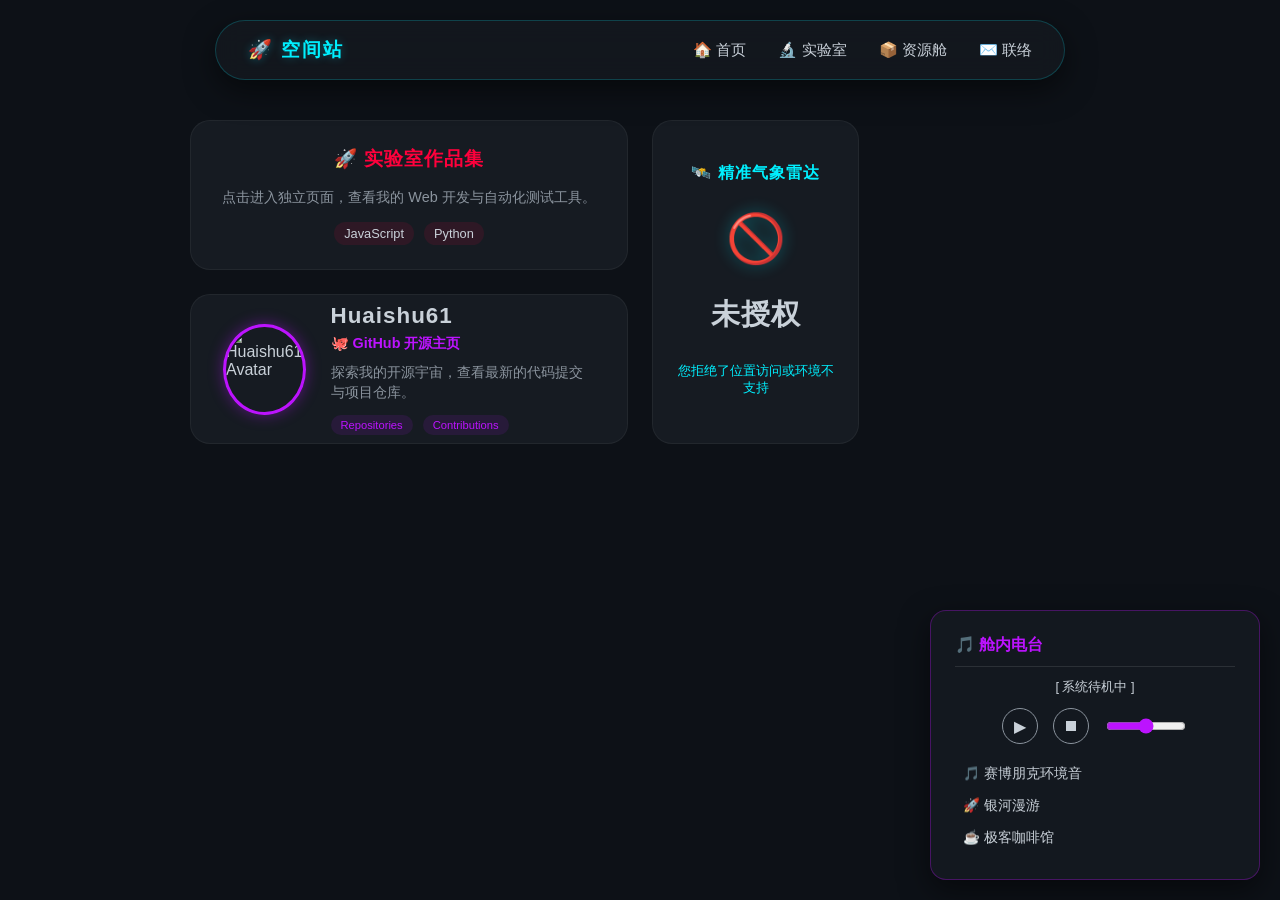
==== index.html @ 8af35fa5 "细化架构" ====
<!DOCTYPE html>
<html lang="zh">
<head>
    <meta charset="UTF-8">
    <meta name="viewport" content="width=device-width, initial-scale=1.0">
    <title>空间站 | 数字化主页</title>
    <link rel="stylesheet" href="./style.css">
</head>
<body>
    
    <nav class="navbar">
        <div class="nav-container">
            <span class="nav-title">🚀 空间站</span>
            <div class="nav-links">
                <a href="#">🏠 首页</a>
                <a href="#">🔬 实验室</a>
                <a href="#">📦 资源舱</a>
                <a href="#">✉️ 联络</a>
            </div>
        </div>
    </nav>

    <div class="bento-grid">
        <a href="your_other_page.html" class="bento-item span-2x1 hover-pink">
    <h3 style="color: var(--neon-pink);">🚀 实验室作品集</h3>
    <p style="margin-top: 8px;">点击进入独立页面，查看我的 Web 开发与自动化测试工具。</p>
    
    <div style="margin-top: 15px; font-size: 0.8rem; display: flex; gap: 10px; justify-content: center;">
        <span style="background: rgba(255, 0, 60, 0.1); padding: 4px 10px; border-radius: 12px;">JavaScript</span>
        <span style="background: rgba(255, 0, 60, 0.1); padding: 4px 10px; border-radius: 12px;">Python</span>
    </div>
</a>

<div class="bento-item span-1x2 hover-cyan" id="weather-box" style="justify-content: space-evenly; padding: 1.5rem;">
    <h3 style="margin: 0; font-size: 1rem; color: var(--neon-cyan);">🛰️ 精准气象雷达</h3>
    
    <div id="weather-icon" style="font-size: 3rem; margin: 10px 0; text-shadow: 0 0 15px rgba(0,240,255,0.4);">
        📡
    </div>
    
    <div id="weather-temp" style="font-size: 1.8rem; font-weight: bold; letter-spacing: 1px;">
        定位中...
    </div>
    
    <p id="weather-location" style="font-size: 0.8rem; margin-top: 10px; color: var(--neon-cyan); height: 2.4rem; overflow: hidden; display: -webkit-box; -webkit-line-clamp: 2; -webkit-box-orient: vertical;">
        正在请求卫星授权
    </p>

    <script>
        (function() {
            const iconEl = document.getElementById('weather-icon');
            const tempEl = document.getElementById('weather-temp');
            const locEl = document.getElementById('weather-location');

            // 1. 请求浏览器地理位置
            if ("geolocation" in navigator) {
                navigator.geolocation.getCurrentPosition(async (position) => {
                    const lat = position.coords.latitude;
                    const lon = position.coords.longitude;
                    
                    try {
                        // 2. 调用免费地图 API 将坐标转换为街道名
                        const geoRes = await fetch(`https://nominatim.openstreetmap.org/reverse?lat=${lat}&lon=${lon}&format=json&zoom=16&addressdetails=1`);
                        const geoData = await geoRes.json();
                        // 提取街道、社区或城市名
                        const street = geoData.address.road || geoData.address.neighbourhood || geoData.address.city || "未知区域";
                        locEl.innerText = `📍 ${street}`;

                        // 3. 根据坐标获取真实天气
                        const weatherRes = await fetch(`https://api.open-meteo.com/v1/forecast?latitude=${lat}&longitude=${lon}&current_weather=true`);
                        const weatherData = await weatherRes.json();
                        const weather = weatherData.current_weather;
                        const code = weather.weathercode;
                        
                        let icon = '☁️';
                        if (code === 0) icon = '☀️'; 
                        else if (code >= 1 && code <= 3) icon = '⛅'; 
                        else if (code >= 51 && code <= 67) icon = '🌧️'; 
                        else if (code >= 71 && code <= 77) icon = '❄️'; 
                        else if (code >= 95) icon = '⚡'; 
                        
                        iconEl.innerText = icon;
                        tempEl.innerText = weather.temperature + '°C';

                    } catch (error) {
                        iconEl.innerText = '⚠️';
                        tempEl.innerText = '解析失败';
                        locEl.innerText = "数据接口访问受限";
                    }
                }, (error) => {
                    iconEl.innerText = '🚫';
                    tempEl.innerText = '未授权';
                    locEl.innerText = "您拒绝了位置访问或环境不支持";
                });
            } else {
                locEl.innerText = "您的浏览器不支持雷达定位";
            }
        })();
    </script>
</div>

<a href="https://github.com/Huaishu61" target="_blank" class="bento-item span-2x1 hover-purple" style="flex-direction: row; gap: 25px; text-align: left; padding: 2rem; justify-content: flex-start;">
    
    <img src="https://github.com/Huaishu61.png" alt="Huaishu61 Avatar" style="width: 85px; height: 85px; border-radius: 50%; border: 3px solid var(--neon-purple); box-shadow: 0 0 15px rgba(188, 19, 254, 0.4); object-fit: cover;">
    
    <div style="display: flex; flex-direction: column; justify-content: center;">
        <h3 style="margin: 0; color: var(--text-main); font-size: 1.4rem; letter-spacing: 1px;">
            Huaishu61
        </h3>
        <p style="color: var(--neon-purple); font-weight: bold; margin: 5px 0 10px 0; font-size: 0.9rem;">
            🐙 GitHub 开源主页
        </p>
        <p style="font-size: 0.85rem; line-height: 1.5; margin: 0;">
            探索我的开源宇宙，查看最新的代码提交与项目仓库。
        </p>
        
        <div style="margin-top: 12px; font-size: 0.7rem; display: flex; gap: 10px;">
            <span style="background: rgba(188, 19, 254, 0.1); color: var(--neon-purple); padding: 4px 10px; border-radius: 12px;">Repositories</span>
            <span style="background: rgba(188, 19, 254, 0.1); color: var(--neon-purple); padding: 4px 10px; border-radius: 12px;">Contributions</span>
        </div>
    </div>
</a>
    </div>

    <div class="music-player">
    <div class="mp-header">
        <span style="font-weight: bold; color: var(--neon-purple);">🎵 舱内电台</span>
    </div>
    
    <div id="current-track" style="font-size: 0.8rem; text-align: center; margin-bottom: 12px; color: var(--text-main); white-space: nowrap; overflow: hidden; text-overflow: ellipsis;">
        [ 系统待机中 ]
    </div>

    <div class="mp-controls">
        <button class="mp-btn" id="btn-play">▶</button>
        <button class="mp-btn" id="btn-stop">⏹</button>
        <input type="range" class="mp-volume" id="volume-slider" min="0" max="1" step="0.05" value="0.5" title="音量调节">
    </div>

    <ul class="mp-playlist" id="playlist">
        </ul>
    
    <audio id="main-audio"></audio>
</div>

<script>
    const playlistEl = document.getElementById('playlist');
    const audioEl = document.getElementById('main-audio');
    const btnPlay = document.getElementById('btn-play');
    const btnStop = document.getElementById('btn-stop');
    const volumeSlider = document.getElementById('volume-slider');
    const currentTrackLabel = document.getElementById('current-track');

    // 👨‍💻 站长配置区
    let playlist = [
        { name: "🎵 赛博朋克环境音", url: "./media/music/cyberpunk.mp3" },
        { name: "🚀 银河漫游", url: "./media/music/space.mp3" },
        { name: "☕ 极客咖啡馆", url: "./media/music/lofi.mp3" }
    ];
    let currentIndex = -1;

    playlist.forEach((track, index) => {
        const li = document.createElement('li');
        li.innerText = track.name;
        li.onclick = () => playTrack(index);
        playlistEl.appendChild(li);
    });

    function playTrack(index, autoPlay = true) {
        if (index < 0 || index >= playlist.length) return;
        currentIndex = index;
        audioEl.src = playlist[index].url;
        currentTrackLabel.innerText = "正在播放: " + playlist[index].name;
        
        Array.from(playlistEl.children).forEach((li, i) => {
            if (i === index) li.classList.add('active');
            else li.classList.remove('active');
        });

        if (autoPlay) {
            audioEl.play();
            btnPlay.innerText = '⏸';
        }
    }

    btnPlay.onclick = () => {
        if (playlist.length === 0) return;
        if (currentIndex === -1) playTrack(0, false);
        
        if (audioEl.paused) {
            audioEl.play();
            btnPlay.innerText = '⏸';
        } else {
            audioEl.pause();
            btnPlay.innerText = '▶';
        }
    };

    btnStop.onclick = () => {
        audioEl.pause();
        audioEl.currentTime = 0;
        btnPlay.innerText = '▶';
    };

    volumeSlider.oninput = (e) => audioEl.volume = e.target.value;
    audioEl.volume = volumeSlider.value;
    
    audioEl.onended = () => {
        if (currentIndex + 1 < playlist.length) playTrack(currentIndex + 1);
        else btnPlay.innerText = '▶'; 
    };
</script>

</body>
</html>
---- style.css ----
/* =========================================
   全局变量与基础设置
========================================= */
:root {
    --bg-color: #0d1117;
    --box-bg: #161b22;
    --text-main: #c9d1d9;
    --text-muted: #8b949e;
    --neon-cyan: #00f0ff;
    --neon-pink: #ff003c;
    --neon-purple: #bc13fe;
}

body {
    margin: 0; 
    padding: 2rem;
    padding-top: 120px; /* 给顶部胶囊导航栏留出空间 */
    background-color: var(--bg-color); 
    color: var(--text-main);
    font-family: -apple-system, BlinkMacSystemFont, "Segoe UI", Roboto, sans-serif;
    display: flex; 
    justify-content: center; 
    align-items: flex-start; /* 改为 flex-start 让内容可以在长页面正常滚动 */
    min-height: 100vh;
    box-sizing: border-box;
}

/* =========================================
   悬浮胶囊导航栏
========================================= */
.navbar {
    position: fixed; 
    top: 20px; 
    left: 50%; 
    transform: translateX(-50%); 
    width: 90%; 
    max-width: 850px; 
    height: 60px;
    background-color: rgba(22, 27, 34, 0.7); 
    backdrop-filter: blur(12px); 
    border: 1px solid rgba(0, 240, 255, 0.2); 
    border-radius: 30px; 
    z-index: 1000; 
    display: flex; 
    align-items: center; 
    padding: 0 2rem;
    box-shadow: 0 10px 30px rgba(0,0,0,0.5); 
    box-sizing: border-box;
}

.nav-container { display: flex; justify-content: space-between; align-items: center; width: 100%; }
.nav-title { color: var(--neon-cyan); font-size: 1.2rem; font-weight: 800; letter-spacing: 2px; text-shadow: 0 0 10px rgba(0, 240, 255, 0.3); }
.nav-links { display: flex; gap: 2rem; }
.nav-links a { color: var(--text-main); text-decoration: none; font-weight: 500; transition: all 0.3s; font-size: 0.95rem; }
.nav-links a:hover { color: var(--neon-cyan); text-shadow: 0 0 8px rgba(0,240,255,0.4); }

/* =========================================
   Bento Box 便当盒网格系统
========================================= */
.bento-grid {
    display: grid;
    grid-template-columns: repeat(4, 1fr);
    grid-auto-rows: 150px;
    gap: 1.5rem; 
    max-width: 900px; 
    width: 100%;
}

.bento-item {
    background-color: var(--box-bg); 
    border-radius: 20px; 
    padding: 1.5rem;
    display: flex; 
    flex-direction: column; 
    justify-content: center;
    align-items: center; 
    text-align: center;
    transition: all 0.3s cubic-bezier(0.25, 0.8, 0.25, 1);
    border: 1px solid rgba(255,255,255,0.05);
    position: relative; 
    text-decoration: none; 
    color: inherit;
    box-sizing: border-box;
}

/* 霓虹灯悬停发光动画 */
.bento-item:hover { transform: translateY(-5px); z-index: 10; }
.hover-cyan:hover { box-shadow: 0 0 20px rgba(0, 240, 255, 0.4), inset 0 0 10px rgba(0, 240, 255, 0.1); border-color: var(--neon-cyan); }
.hover-pink:hover { box-shadow: 0 0 20px rgba(255, 0, 60, 0.4), inset 0 0 10px rgba(255, 0, 60, 0.1); border-color: var(--neon-pink); }
.hover-purple:hover { box-shadow: 0 0 20px rgba(188, 19, 254, 0.4), inset 0 0 10px rgba(188, 19, 254, 0.1); border-color: var(--neon-purple); }

/* 网格跨度控制 */
.span-2x2 { grid-column: span 2; grid-row: span 2; }
.span-2x1 { grid-column: span 2; grid-row: span 1; }
.span-1x2 { grid-column: span 1; grid-row: span 2; }

/* 基础排版 */
h1, h2, h3 { margin: 0 0 0.5rem 0; letter-spacing: 1px;}
p { margin: 0; color: var(--text-muted); font-size: 0.9rem;}

/* =========================================
   右下角悬浮：舱内电台
========================================= */
.music-player {
    position: fixed; right: 20px; bottom: 20px; width: 280px;
    background: rgba(22, 27, 34, 0.85); backdrop-filter: blur(15px);
    border: 1px solid rgba(188, 19, 254, 0.3); border-radius: 16px;
    padding: 1.5rem; z-index: 999; box-shadow: 0 10px 30px rgba(0,0,0,0.5);
    transition: transform 0.3s;
}
.music-player:hover { border-color: var(--neon-purple); box-shadow: 0 0 20px rgba(188, 19, 254, 0.2); }

.mp-header { display: flex; justify-content: space-between; align-items: center; margin-bottom: 12px; border-bottom: 1px solid rgba(255,255,255,0.1); padding-bottom: 10px;}
.mp-controls { display: flex; gap: 15px; align-items: center; margin-bottom: 15px; justify-content: center; }
.mp-btn { background: transparent; border: 1px solid var(--text-muted); color: var(--text-main); border-radius: 50%; width: 36px; height: 36px; cursor: pointer; transition: 0.2s; display: flex; align-items: center; justify-content: center; font-size: 1rem;}
.mp-btn:hover { border-color: var(--neon-purple); color: var(--neon-purple); }
.mp-volume { width: 80px; cursor: pointer; accent-color: var(--neon-purple); }

.mp-playlist { max-height: 120px; overflow-y: auto; list-style: none; padding: 0; margin: 0; font-size: 0.85rem; }
.mp-playlist li { padding: 6px 8px; border-radius: 4px; cursor: pointer; display: flex; justify-content: space-between; overflow: hidden; white-space: nowrap; text-overflow: ellipsis; margin-bottom: 2px;}
.mp-playlist li:hover { background: rgba(255,255,255,0.1); color: var(--neon-cyan);}
.mp-playlist li.active { color: var(--neon-purple); font-weight: bold; background: rgba(188, 19, 254, 0.1);}
.mp-playlist::-webkit-scrollbar { width: 4px; }
.mp-playlist::-webkit-scrollbar-thumb { background: var(--neon-purple); border-radius: 4px; }

/* =========================================
   响应式设计：手机端单列适配
========================================= */
@media (max-width: 768px) {
    .bento-grid { grid-template-columns: 1fr; grid-auto-rows: auto; }
    .span-2x2, .span-2x1, .span-1x2 { grid-column: span 1; grid-row: span 1; min-height: 150px; }
    .navbar { width: 95%; padding: 0 1rem; }
    .nav-links { gap: 1rem; }
    .music-player { display: none; /* 手机端默认隐藏音乐播放器防遮挡 */ }
}
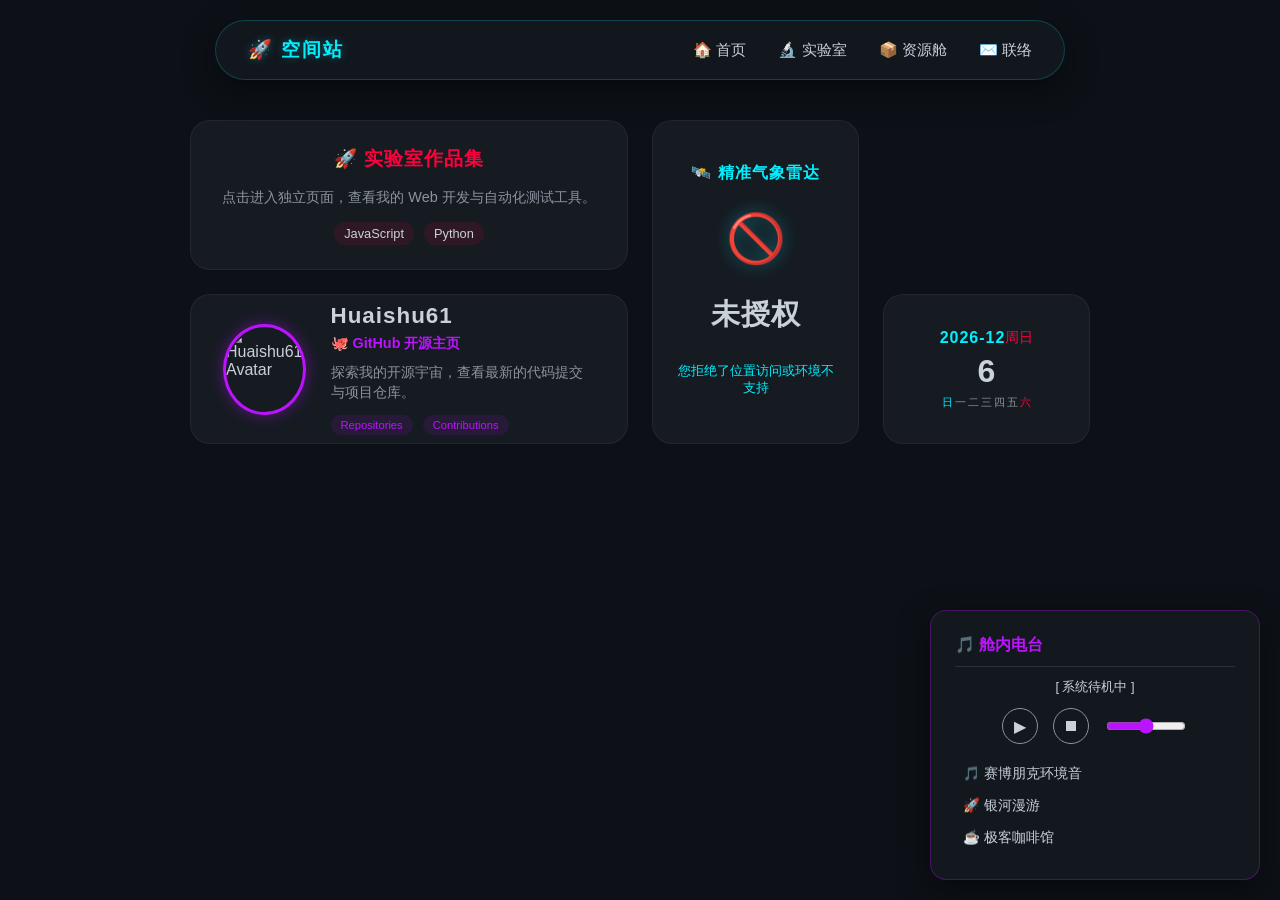
==== commit ade53a59: "calendar" ====
--- a/index.html
+++ b/index.html
@@ -120,6 +120,39 @@
         </div>
     </div>
 </a>
+
+<!-- 05_cyber_calendar.html -->
+<div class="bento-item hover-cyan" style="padding: 12px; box-sizing: border-box; display: flex; flex-direction: column; gap: 8px;">
+    <div style="display: flex; justify-content: space-between; align-items: center;">
+        <h3 id="calendar-month" style="margin:0; color: var(--neon-cyan); font-size: 1rem;"></h3>
+        <span id="calendar-week" style="color: var(--neon-pink); font-size: 0.85rem;"></span>
+    </div>
+    
+    <div id="calendar-date" style="font-size: 2rem; font-weight: bold; color: var(--text-main); line-height: 1; text-align: center;"></div>
+    
+    <div style="display: grid; grid-template-columns: repeat(7, 1fr); gap: 2px; text-align: center; font-size: 0.7rem;">
+        <span style="color: var(--neon-cyan);">日</span>
+        <span style="color: var(--text-muted);">一</span>
+        <span style="color: var(--text-muted);">二</span>
+        <span style="color: var(--text-muted);">三</span>
+        <span style="color: var(--text-muted);">四</span>
+        <span style="color: var(--text-muted);">五</span>
+        <span style="color: var(--neon-pink);">六</span>
+    </div>
+
+    <script>
+        (function() {
+            const now = new Date();
+            const monthNames = ["01","02","03","04","05","06","07","08","09","10","11","12"];
+            const weekNames = ["周日","周一","周二","周三","周四","周五","周六"];
+
+            // 渲染日历数据
+            document.getElementById('calendar-month').textContent = `${now.getFullYear()}-${monthNames[now.getMonth()]}`;
+            document.getElementById('calendar-week').textContent = weekNames[now.getDay()];
+            document.getElementById('calendar-date').textContent = now.getDate();
+        })();
+    </script>
+</div>
     </div>
 
     <div class="music-player">
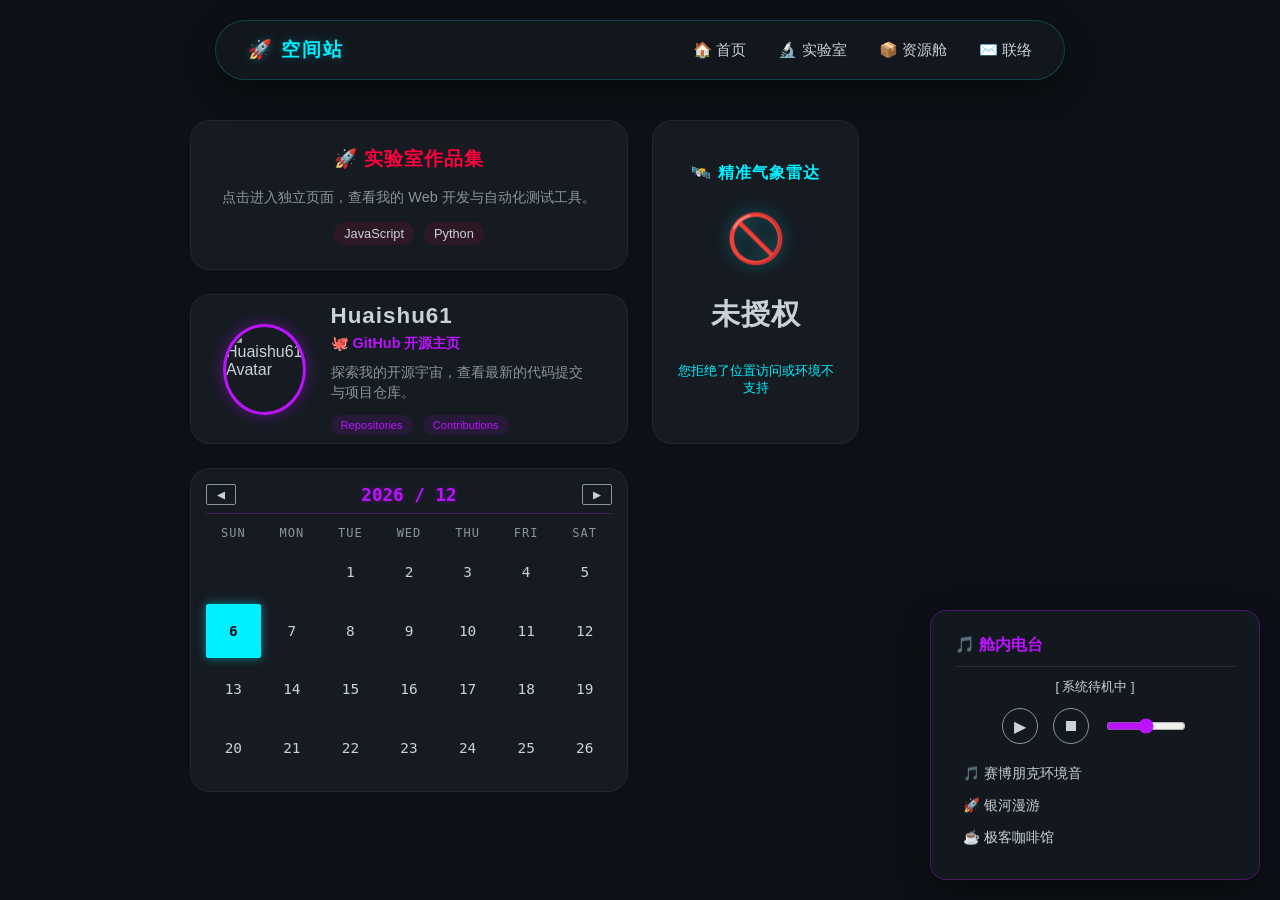
==== commit edcfb714: "删了一个" ====
--- a/index.html
+++ b/index.html
@@ -121,35 +121,167 @@
     </div>
 </a>
 
-<!-- 05_cyber_calendar.html -->
-<div class="bento-item hover-cyan" style="padding: 12px; box-sizing: border-box; display: flex; flex-direction: column; gap: 8px;">
-    <div style="display: flex; justify-content: space-between; align-items: center;">
-        <h3 id="calendar-month" style="margin:0; color: var(--neon-cyan); font-size: 1rem;"></h3>
-        <span id="calendar-week" style="color: var(--neon-pink); font-size: 0.85rem;"></span>
-    </div>
-    
-    <div id="calendar-date" style="font-size: 2rem; font-weight: bold; color: var(--text-main); line-height: 1; text-align: center;"></div>
-    
-    <div style="display: grid; grid-template-columns: repeat(7, 1fr); gap: 2px; text-align: center; font-size: 0.7rem;">
-        <span style="color: var(--neon-cyan);">日</span>
-        <span style="color: var(--text-muted);">一</span>
-        <span style="color: var(--text-muted);">二</span>
-        <span style="color: var(--text-muted);">三</span>
-        <span style="color: var(--text-muted);">四</span>
-        <span style="color: var(--text-muted);">五</span>
-        <span style="color: var(--neon-pink);">六</span>
+<div class="bento-item span-2x2 hover-purple" style="display: flex; flex-direction: column; padding: 15px; position: relative; overflow: hidden; box-sizing: border-box; background-color: var(--box-bg);">
+    <style>
+        .cyber-calendar {
+            width: 100%;
+            height: 100%;
+            display: flex;
+            flex-direction: column;
+            font-family: monospace;
+        }
+        .cyber-cal-header {
+            display: flex;
+            justify-content: space-between;
+            align-items: center;
+            margin-bottom: 12px;
+            color: var(--neon-purple);
+            font-weight: bold;
+            font-size: 1.1rem;
+            border-bottom: 1px solid rgba(188, 19, 254, 0.3);
+            padding-bottom: 8px;
+            text-shadow: 0 0 5px rgba(188, 19, 254, 0.4);
+        }
+        .cyber-cal-btn {
+            background: transparent;
+            border: 1px solid var(--text-muted);
+            color: var(--text-main);
+            cursor: pointer;
+            padding: 2px 10px;
+            border-radius: 2px;
+            transition: all 0.2s ease;
+            font-family: monospace;
+            outline: none;
+        }
+        .cyber-cal-btn:hover {
+            border-color: var(--neon-purple);
+            color: var(--neon-purple);
+            box-shadow: 0 0 8px rgba(188, 19, 254, 0.5);
+            background: rgba(188, 19, 254, 0.1);
+        }
+        .cyber-cal-grid {
+            display: grid;
+            grid-template-columns: repeat(7, 1fr);
+            gap: 4px;
+            flex-grow: 1;
+            text-align: center;
+        }
+        .cyber-cal-day-name {
+            color: var(--text-muted);
+            font-size: 0.75rem;
+            padding-bottom: 5px;
+            letter-spacing: 1px;
+        }
+        .cyber-cal-date {
+            color: var(--text-main);
+            font-size: 0.9rem;
+            display: flex;
+            align-items: center;
+            justify-content: center;
+            border: 1px solid transparent;
+            border-radius: 2px;
+            transition: border 0.2s, color 0.2s, background 0.2s;
+            aspect-ratio: 1 / 1;
+        }
+        .cyber-cal-date.today {
+            color: var(--bg-color);
+            background: var(--neon-cyan);
+            border-color: var(--neon-cyan);
+            font-weight: bold;
+            box-shadow: 0 0 10px rgba(0, 240, 255, 0.5);
+        }
+        .cyber-cal-date.active-hover:hover {
+            border-color: var(--neon-purple);
+            color: var(--neon-purple);
+            background: rgba(188, 19, 254, 0.1);
+            cursor: crosshair;
+        }
+        .cyber-cal-date.empty {
+            pointer-events: none;
+        }
+    </style>
+
+    <div class="cyber-calendar" id="cyber-calendar-app">
+        <div class="cyber-cal-header">
+            <button class="cyber-cal-btn" id="cyber-cal-prev">◀</button>
+            <span id="cyber-cal-month-year">SYS.DATE</span>
+            <button class="cyber-cal-btn" id="cyber-cal-next">▶</button>
+        </div>
+        <div class="cyber-cal-grid" id="cyber-cal-days-header">
+            <div class="cyber-cal-day-name">SUN</div>
+            <div class="cyber-cal-day-name">MON</div>
+            <div class="cyber-cal-day-name">TUE</div>
+            <div class="cyber-cal-day-name">WED</div>
+            <div class="cyber-cal-day-name">THU</div>
+            <div class="cyber-cal-day-name">FRI</div>
+            <div class="cyber-cal-day-name">SAT</div>
+        </div>
+        <div class="cyber-cal-grid" id="cyber-cal-dates">
+            </div>
     </div>
 
     <script>
         (function() {
-            const now = new Date();
-            const monthNames = ["01","02","03","04","05","06","07","08","09","10","11","12"];
-            const weekNames = ["周日","周一","周二","周三","周四","周五","周六"];
-
-            // 渲染日历数据
-            document.getElementById('calendar-month').textContent = `${now.getFullYear()}-${monthNames[now.getMonth()]}`;
-            document.getElementById('calendar-week').textContent = weekNames[now.getDay()];
-            document.getElementById('calendar-date').textContent = now.getDate();
+            const monthYearEl = document.getElementById('cyber-cal-month-year');
+            const datesEl = document.getElementById('cyber-cal-dates');
+            const prevBtn = document.getElementById('cyber-cal-prev');
+            const nextBtn = document.getElementById('cyber-cal-next');
+
+            let currentDate = new Date(); 
+            const today = new Date(); 
+
+            function renderCalendar() {
+                const year = currentDate.getFullYear();
+                const month = currentDate.getMonth();
+
+                // 格式化时间显示 (例如: 2077 / 08)
+                const monthNames = ["01", "02", "03", "04", "05", "06", "07", "08", "09", "10", "11", "12"];
+                monthYearEl.textContent = `${year} / ${monthNames[month]}`;
+
+                // 清除缓存数据
+                datesEl.innerHTML = '';
+
+                const firstDayOfMonth = new Date(year, month, 1).getDay();
+                const daysInMonth = new Date(year, month + 1, 0).getDate();
+
+                // 填充上个月的留白
+                for (let i = 0; i < firstDayOfMonth; i++) {
+                    const emptyDiv = document.createElement('div');
+                    emptyDiv.className = 'cyber-cal-date empty';
+                    datesEl.appendChild(emptyDiv);
+                }
+
+                // 生成当前月的矩阵
+                for (let i = 1; i <= daysInMonth; i++) {
+                    const dateDiv = document.createElement('div');
+                    dateDiv.className = 'cyber-cal-date active-hover';
+                    dateDiv.textContent = i;
+
+                    // 高亮系统当前真实时间 (赛博青色)
+                    if (year === today.getFullYear() && 
+                        month === today.getMonth() && 
+                        i === today.getDate()) {
+                        dateDiv.classList.add('today');
+                        dateDiv.classList.remove('active-hover'); // 当前日期禁用普通悬浮效果
+                    }
+
+                    datesEl.appendChild(dateDiv);
+                }
+            }
+
+            // 绑定数据流切换事件
+            prevBtn.addEventListener('click', () => {
+                currentDate.setMonth(currentDate.getMonth() - 1);
+                renderCalendar();
+            });
+
+            nextBtn.addEventListener('click', () => {
+                currentDate.setMonth(currentDate.getMonth() + 1);
+                renderCalendar();
+            });
+
+            // 初始化装载
+            renderCalendar();
         })();
     </script>
 </div>
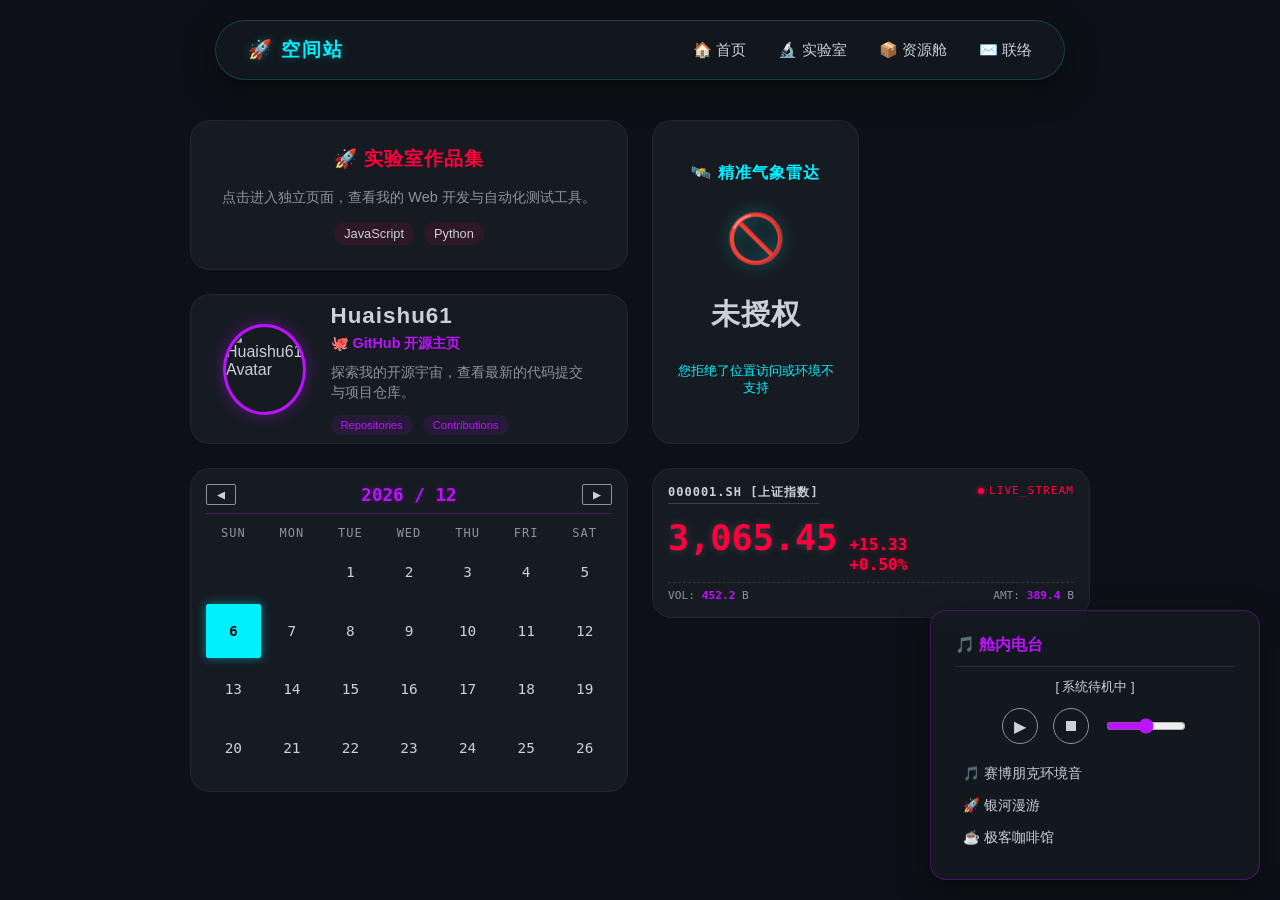
==== commit f0e6a0c5: "新增股价" ====
--- a/index.html
+++ b/index.html
@@ -285,6 +285,187 @@
         })();
     </script>
 </div>
+
+<div class="bento-item span-2x1 hover-pink" style="display: flex; flex-direction: column; padding: 15px; position: relative; overflow: hidden; box-sizing: border-box; background-color: var(--box-bg);">
+    <style>
+        .cyber-sse-app {
+            width: 100%;
+            height: 100%;
+            display: flex;
+            flex-direction: column;
+            justify-content: space-between;
+            font-family: monospace;
+        }
+        .cyber-sse-header {
+            display: flex;
+            justify-content: space-between;
+            align-items: flex-start;
+            color: var(--text-muted);
+            font-size: 0.75rem;
+            letter-spacing: 1px;
+        }
+        .cyber-sse-title {
+            color: var(--text-main);
+            font-weight: bold;
+            border-bottom: 1px solid rgba(139, 148, 158, 0.3);
+            padding-bottom: 2px;
+        }
+        .cyber-sse-live {
+            display: flex;
+            align-items: center;
+            gap: 5px;
+            color: var(--neon-pink);
+            font-size: 0.7rem;
+        }
+        .cyber-sse-dot {
+            width: 6px;
+            height: 6px;
+            background-color: var(--neon-pink);
+            border-radius: 50%;
+            box-shadow: 0 0 5px var(--neon-pink);
+            animation: sse-pulse 1s infinite alternate;
+        }
+        @keyframes sse-pulse {
+            from { opacity: 0.3; transform: scale(0.8); }
+            to { opacity: 1; transform: scale(1.2); }
+        }
+        .cyber-sse-body {
+            display: flex;
+            align-items: baseline;
+            gap: 12px;
+            margin-top: 5px;
+        }
+        .cyber-sse-index {
+            font-size: 2.2rem;
+            font-weight: bold;
+            color: var(--text-main);
+            text-shadow: 0 0 10px rgba(201, 209, 217, 0.2);
+            transition: color 0.3s;
+        }
+        .cyber-sse-change {
+            font-size: 1rem;
+            font-weight: bold;
+            display: flex;
+            flex-direction: column;
+            line-height: 1.2;
+        }
+        /* 上涨样式 (骇客粉) */
+        .sse-up {
+            color: var(--neon-pink);
+            text-shadow: 0 0 5px rgba(255, 0, 60, 0.5);
+        }
+        /* 下跌样式 (赛博青) */
+        .sse-down {
+            color: var(--neon-cyan);
+            text-shadow: 0 0 5px rgba(0, 240, 255, 0.5);
+        }
+        .cyber-sse-footer {
+            display: flex;
+            justify-content: space-between;
+            font-size: 0.7rem;
+            color: var(--text-muted);
+            border-top: 1px dashed rgba(139, 148, 158, 0.2);
+            padding-top: 6px;
+        }
+        .cyber-sse-footer span span {
+            color: var(--neon-purple);
+            font-weight: bold;
+        }
+    </style>
+
+    <div class="cyber-sse-app">
+        <div class="cyber-sse-header">
+            <div class="cyber-sse-title">000001.SH [上证指数]</div>
+            <div class="cyber-sse-live">
+                <div class="cyber-sse-dot" id="sse-live-dot"></div>
+                <span id="sse-status-text">CONN...</span>
+            </div>
+        </div>
+        
+        <div class="cyber-sse-body">
+            <div class="cyber-sse-index" id="sse-current-value">3,000.00</div>
+            <div class="cyber-sse-change" id="sse-change-container">
+                <span id="sse-change-points">+0.00</span>
+                <span id="sse-change-percent">+0.00%</span>
+            </div>
+        </div>
+
+        <div class="cyber-sse-footer">
+            <span>VOL: <span id="sse-volume">452.1</span> B</span>
+            <span>AMT: <span id="sse-amount">389.4</span> B</span>
+        </div>
+    </div>
+
+    <script>
+        (function() {
+            // DOM 节点绑定
+            const elValue = document.getElementById('sse-current-value');
+            const elChangePts = document.getElementById('sse-change-points');
+            const elChangePct = document.getElementById('sse-change-percent');
+            const elContainer = document.getElementById('sse-change-container');
+            const elStatusText = document.getElementById('sse-status-text');
+            const elLiveDot = document.getElementById('sse-live-dot');
+            const elVolume = document.getElementById('sse-volume');
+
+            // 初始基准数据 (模拟昨日收盘价为 3050.12)
+            const prevClose = 3050.12;
+            let currentIndex = 3065.45; 
+            let currentVol = 452.1;
+
+            // 格式化千分位数字
+            const formatNumber = (num) => {
+                return num.toLocaleString('en-US', { minimumFractionDigits: 2, maximumFractionDigits: 2 });
+            };
+
+            // 核心渲染逻辑
+            const updateUI = () => {
+                const diff = currentIndex - prevClose;
+                const pct = (diff / prevClose) * 100;
+                const isUp = diff >= 0;
+
+                // 更新数值
+                elValue.textContent = formatNumber(currentIndex);
+                elChangePts.textContent = (isUp ? '+' : '') + diff.toFixed(2);
+                elChangePct.textContent = (isUp ? '+' : '') + pct.toFixed(2) + '%';
+                
+                // 模拟成交量微涨
+                currentVol += Math.random() * 0.5;
+                elVolume.textContent = currentVol.toFixed(1);
+
+                // 更新赛博色彩 (A股逻辑：红涨绿跌 -> 粉涨青跌)
+                if (isUp) {
+                    elContainer.className = 'cyber-sse-change sse-up';
+                    elValue.style.color = 'var(--neon-pink)';
+                    elLiveDot.style.backgroundColor = 'var(--neon-pink)';
+                    elLiveDot.style.boxShadow = '0 0 5px var(--neon-pink)';
+                } else {
+                    elContainer.className = 'cyber-sse-change sse-down';
+                    elValue.style.color = 'var(--neon-cyan)';
+                    elLiveDot.style.backgroundColor = 'var(--neon-cyan)';
+                    elLiveDot.style.boxShadow = '0 0 5px var(--neon-cyan)';
+                }
+            };
+
+            // 模拟高频交易数据流引擎
+            const simulateDataStream = () => {
+                // 随机波动：-1.5 到 +1.5 之间
+                const volatility = (Math.random() - 0.5) * 3; 
+                currentIndex += volatility;
+                
+                updateUI();
+            };
+
+            // 初始化装载
+            setTimeout(() => {
+                elStatusText.textContent = 'LIVE_STREAM';
+                updateUI();
+                // 设置数据流刷新频率 (1.5秒刷新一次盘口)
+                setInterval(simulateDataStream, 1500);
+            }, 800);
+
+        })();
+    </script>
+</div>
     </div>
 
     <div class="music-player">
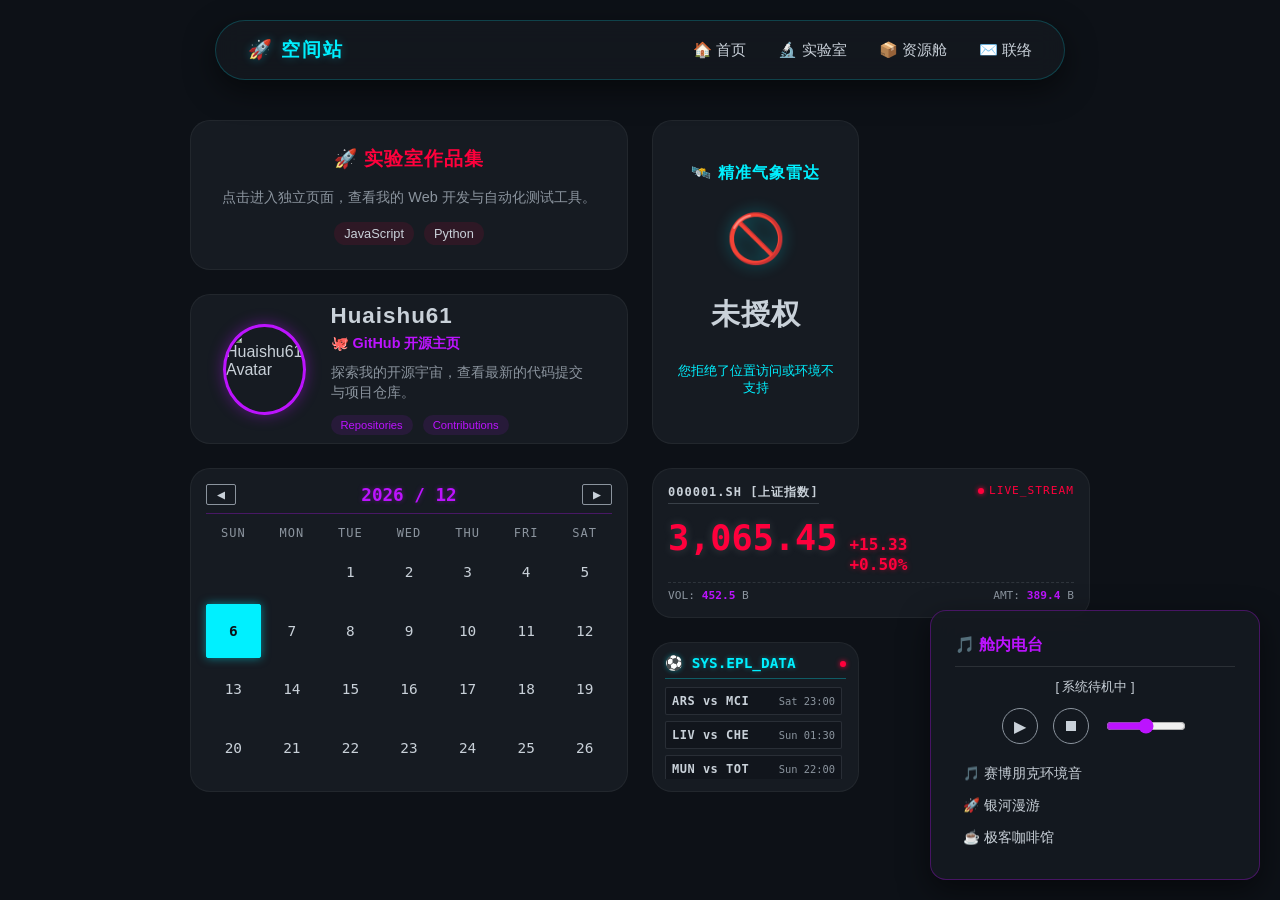
==== commit 1e73662b: "⚽" ====
--- a/index.html
+++ b/index.html
@@ -466,6 +466,145 @@
         })();
     </script>
 </div>
+
+<div class="bento-item hover-cyan" style="display: flex; flex-direction: column; padding: 12px; position: relative; overflow: hidden; box-sizing: border-box; background-color: var(--box-bg);">
+    <style>
+        .cyber-epl-app {
+            width: 100%;
+            height: 100%;
+            display: flex;
+            flex-direction: column;
+            font-family: monospace;
+        }
+        .cyber-epl-header {
+            color: var(--neon-cyan);
+            font-weight: bold;
+            font-size: 0.9rem;
+            border-bottom: 1px solid rgba(0, 240, 255, 0.3);
+            padding-bottom: 6px;
+            margin-bottom: 8px;
+            display: flex;
+            justify-content: space-between;
+            align-items: center;
+            text-shadow: 0 0 5px rgba(0, 240, 255, 0.4);
+        }
+        .cyber-epl-live-dot {
+            width: 6px;
+            height: 6px;
+            background-color: var(--neon-pink);
+            border-radius: 50%;
+            box-shadow: 0 0 5px var(--neon-pink);
+            animation: pulse 1.5s infinite;
+        }
+        @keyframes pulse {
+            0% { opacity: 1; transform: scale(1); }
+            50% { opacity: 0.4; transform: scale(1.2); }
+            100% { opacity: 1; transform: scale(1); }
+        }
+        .cyber-epl-list {
+            flex-grow: 1;
+            overflow-y: auto;
+            padding-right: 4px;
+        }
+        /* 骇客风自定义滚动条 */
+        .cyber-epl-list::-webkit-scrollbar {
+            width: 2px;
+        }
+        .cyber-epl-list::-webkit-scrollbar-thumb {
+            background: var(--neon-cyan);
+        }
+        .cyber-epl-match {
+            margin-bottom: 6px;
+            border: 1px solid rgba(139, 148, 158, 0.2);
+            border-radius: 2px;
+            background: rgba(13, 17, 23, 0.5);
+        }
+        .cyber-epl-match summary {
+            cursor: pointer;
+            color: var(--text-main);
+            font-size: 0.75rem;
+            padding: 6px;
+            list-style: none;
+            display: flex;
+            justify-content: space-between;
+            align-items: center;
+            transition: all 0.2s;
+        }
+        /* 隐藏原生折叠箭头 */
+        .cyber-epl-match summary::-webkit-details-marker {
+            display: none;
+        }
+        .cyber-epl-match summary:hover {
+            background: rgba(0, 240, 255, 0.1);
+            color: var(--neon-cyan);
+        }
+        .cyber-epl-match details[open] summary {
+            border-bottom: 1px dashed rgba(0, 240, 255, 0.3);
+            color: var(--neon-cyan);
+        }
+        .epl-team {
+            font-weight: bold;
+            letter-spacing: 0.5px;
+        }
+        .epl-time {
+            color: var(--text-muted);
+            font-size: 0.65rem;
+        }
+        .cyber-epl-detail {
+            font-size: 0.65rem;
+            color: var(--text-muted);
+            padding: 6px;
+            background: rgba(0, 0, 0, 0.2);
+            line-height: 1.4;
+        }
+        .cyber-epl-detail span {
+            color: var(--neon-purple);
+        }
+    </style>
+
+    <div class="cyber-epl-app">
+        <div class="cyber-epl-header">
+            <span>⚽ SYS.EPL_DATA</span>
+            <div class="cyber-epl-live-dot"></div>
+        </div>
+        <div class="cyber-epl-list" id="epl-data-mount">
+            </div>
+    </div>
+
+    <script>
+        (function() {
+            // 模拟赛程数据 (使用缩写以节省空间)
+            const matches = [
+                { home: 'ARS', away: 'MCI', time: 'Sat 23:00', loc: 'Emirates', ref: 'M. Oliver' },
+                { home: 'LIV', away: 'CHE', time: 'Sun 01:30', loc: 'Anfield', ref: 'A. Taylor' },
+                { home: 'MUN', away: 'TOT', time: 'Sun 22:00', loc: 'Old Trafford', ref: 'P. Tierney' },
+                { home: 'NEW', away: 'AST', time: 'Mon 03:00', loc: 'St James', ref: 'S. Hooper' }
+            ];
+
+            const mountPoint = document.getElementById('epl-data-mount');
+
+            // 渲染列表
+            matches.forEach(match => {
+                const detailsEl = document.createElement('details');
+                detailsEl.className = 'cyber-epl-match';
+                
+                detailsEl.innerHTML = `
+                    <summary>
+                        <div class="epl-team">${match.home} vs ${match.away}</div>
+                        <div class="epl-time">${match.time}</div>
+                    </summary>
+                    <div class="cyber-epl-detail">
+                        <div>> LOC: <span>${match.loc}</span></div>
+                        <div>> REF: <span>${match.ref}</span></div>
+                        <div>> STATUS: <span>AWAITING</span></div>
+                    </div>
+                `;
+                
+                mountPoint.appendChild(detailsEl);
+            });
+        })();
+    </script>
+</div>
     </div>
 
     <div class="music-player">
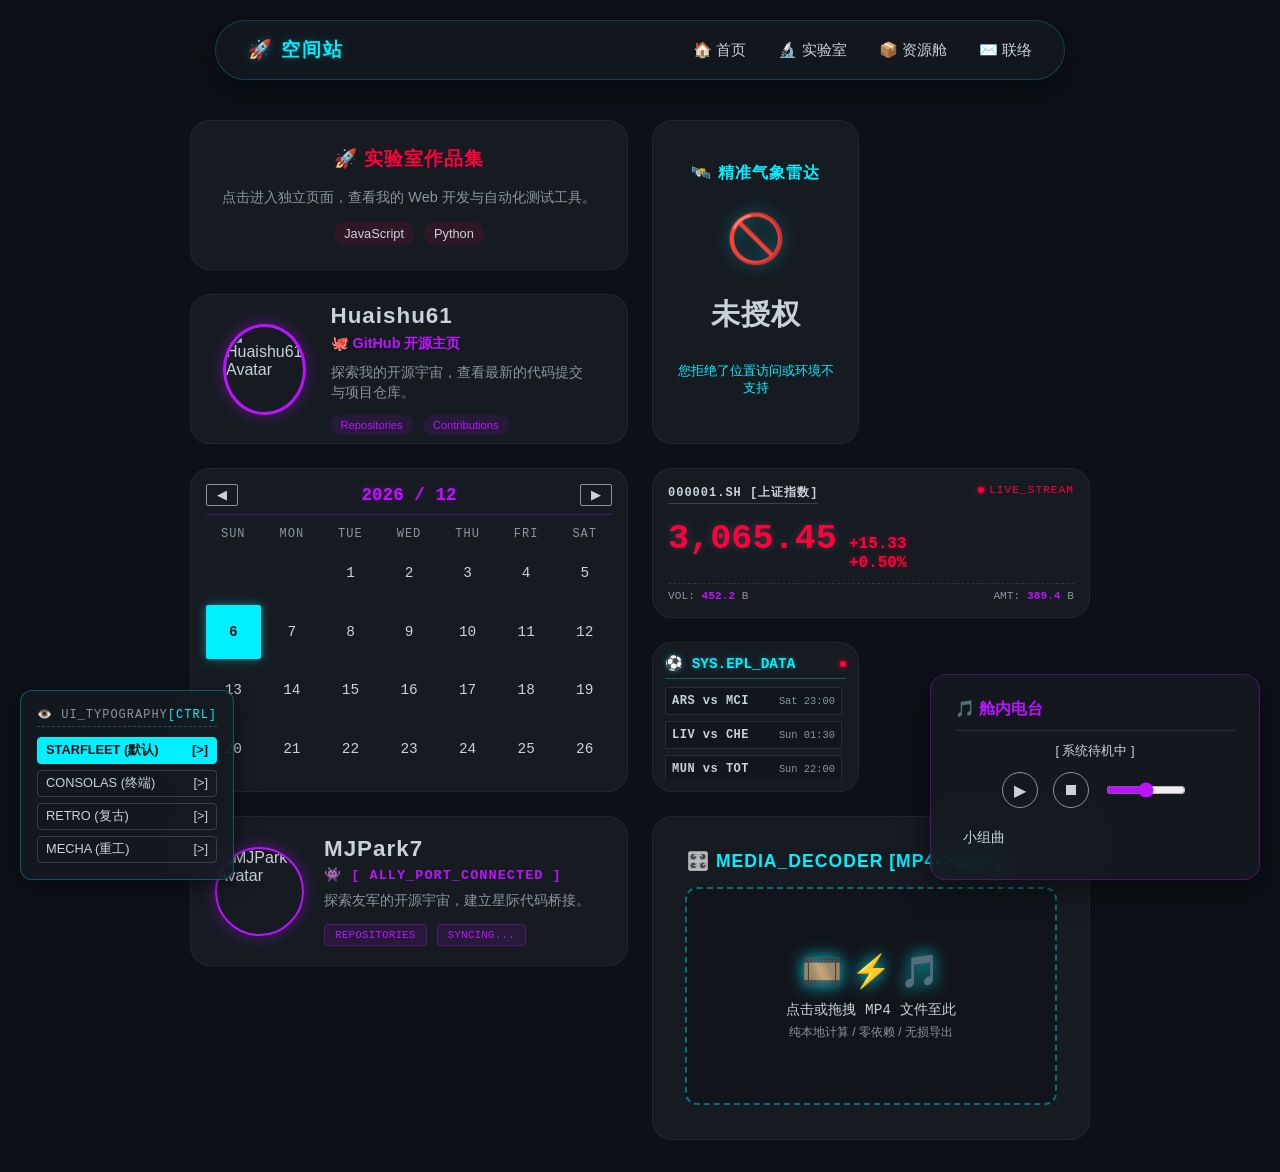
==== commit f2b49ae4: "添加了小组曲，添加mjpark介绍，添加字体更换浮窗" ====
--- a/index.html
+++ b/index.html
@@ -605,6 +605,352 @@
         })();
     </script>
 </div>
+
+<style>
+    /* 模块专属隔离样式 */
+    .module-mjpark-profile {
+        display: flex;
+        flex-direction: row;
+        align-items: center;
+        gap: 20px;
+        width: 100%;
+        text-align: left;
+    }
+
+    .mjpark-avatar {
+        width: 85px;
+        height: 85px;
+        border-radius: 50%; /* 保持你原本喜欢的圆形头像 */
+        border: 2px solid var(--neon-purple);
+        box-shadow: 0 0 15px rgba(188, 19, 254, 0.4);
+        object-fit: cover;
+        transition: all 0.4s cubic-bezier(0.175, 0.885, 0.32, 1.275);
+    }
+
+    /* 悬停时的头像脉冲放大特效 */
+    #bento-mjpark-profile:hover .mjpark-avatar {
+        transform: scale(1.08) rotate(5deg);
+        box-shadow: 0 0 25px rgba(188, 19, 254, 0.7);
+        border-color: var(--neon-cyan); /* 边框泛起青色干扰光 */
+    }
+
+    .mjpark-info {
+        display: flex;
+        flex-direction: column;
+        justify-content: center;
+        flex: 1;
+    }
+
+    .mjpark-status {
+        color: var(--neon-purple);
+        font-weight: bold;
+        margin: 4px 0 8px 0;
+        font-size: 0.85rem;
+        font-family: monospace;
+        letter-spacing: 1px;
+    }
+
+    .mjpark-tags {
+        margin-top: 12px;
+        font-size: 0.7rem;
+        display: flex;
+        gap: 10px;
+        font-family: monospace;
+    }
+
+    .mjpark-tag {
+        background: rgba(188, 19, 254, 0.1);
+        color: var(--neon-purple);
+        padding: 4px 10px;
+        border-radius: 4px; /* 改为微小圆角，更具极客感 */
+        border: 1px solid rgba(188, 19, 254, 0.3);
+        transition: all 0.3s ease;
+    }
+
+    #bento-mjpark-profile:hover .mjpark-tag {
+        background: rgba(188, 19, 254, 0.2);
+        color: var(--text-main);
+    }
+</style>
+
+<a href="https://github.com/MJPark7" target="_blank" class="bento-item span-2x1 hover-purple" id="bento-mjpark-profile">
+    <div class="module-mjpark-profile">
+        <img src="https://github.com/MJPark7.png" alt="MJPark7 Avatar" class="mjpark-avatar">
+        
+        <div class="mjpark-info">
+            <h3 style="margin: 0; color: var(--text-main); font-size: 1.4rem; letter-spacing: 1px;">
+                MJPark7
+            </h3>
+            <p class="mjpark-status">
+                👾 [ ALLY_PORT_CONNECTED ]
+            </p>
+            <p style="font-size: 0.85rem; line-height: 1.5; margin: 0; color: var(--text-muted);">
+                探索友军的开源宇宙，建立星际代码桥接。
+            </p>
+            
+            <div class="mjpark-tags">
+                <span class="mjpark-tag">REPOSITORIES</span>
+                <span class="mjpark-tag" id="mjpark-sync-tag">SYNCING...</span>
+            </div>
+        </div>
+    </div>
+
+    <script>
+        (function() {
+            // 给标签加个简单的假加载动画，提升赛博感
+            const syncTag = document.getElementById('mjpark-sync-tag');
+            const card = document.getElementById('bento-mjpark-profile');
+            let synced = false;
+
+            card.addEventListener('mouseenter', () => {
+                if(synced) return;
+                let dots = 0;
+                const interval = setInterval(() => {
+                    dots = (dots + 1) % 4;
+                    syncTag.innerText = "SYNC" + ".".repeat(dots);
+                }, 200);
+
+                setTimeout(() => {
+                    clearInterval(interval);
+                    syncTag.innerText = "CONTRIBUTIONS";
+                    syncTag.style.color = "var(--neon-cyan)";
+                    syncTag.style.borderColor = "var(--neon-cyan)";
+                    synced = true;
+                }, 1200);
+            });
+        })();
+    </script>
+</a>
+
+<style>
+    .module-extractor {
+        display: flex;
+        flex-direction: column;
+        justify-content: center;
+        align-items: center;
+        width: 100%;
+        height: 100%;
+        padding: 10px;
+        box-sizing: border-box;
+    }
+
+    .extract-dropzone {
+        width: 100%;
+        flex: 1;
+        border: 2px dashed rgba(0, 240, 255, 0.4);
+        border-radius: 12px;
+        display: flex;
+        flex-direction: column;
+        justify-content: center;
+        align-items: center;
+        background: rgba(0, 0, 0, 0.2);
+        transition: all 0.3s ease;
+        cursor: pointer;
+        position: relative;
+        overflow: hidden;
+    }
+
+    .extract-dropzone:hover, .extract-dropzone.dragover {
+        border-color: var(--neon-cyan);
+        background: rgba(0, 240, 255, 0.05);
+        box-shadow: inset 0 0 20px rgba(0, 240, 255, 0.1);
+    }
+
+    .extract-icon {
+        font-size: 2rem;
+        margin-bottom: 10px;
+        filter: drop-shadow(0 0 8px var(--neon-cyan));
+    }
+
+    .extract-text {
+        color: var(--text-main);
+        font-family: monospace;
+        font-size: 0.9rem;
+        text-align: center;
+        pointer-events: none;
+    }
+
+    .extract-subtext {
+        color: var(--text-muted);
+        font-size: 0.75rem;
+        margin-top: 5px;
+        pointer-events: none;
+    }
+
+    #mp4-file-input {
+        display: none;
+    }
+
+    /* 扫描光效 */
+    .scan-overlay {
+        position: absolute;
+        top: -100%;
+        left: 0;
+        width: 100%;
+        height: 100%;
+        background: linear-gradient(to bottom, transparent, rgba(0, 240, 255, 0.4), transparent);
+        transition: top 0.1s linear;
+        pointer-events: none;
+        display: none;
+    }
+
+    .extract-dropzone.processing .scan-overlay {
+        display: block;
+        animation: scan-down 1.5s linear infinite;
+    }
+
+    @keyframes scan-down {
+        0% { top: -100%; }
+        100% { top: 100%; }
+    }
+</style>
+
+<div class="bento-item span-2x2 hover-cyan">
+    <div class="module-extractor">
+        <h3 style="color: var(--neon-cyan); font-size: 1.1rem; margin-bottom: 15px; width: 100%; text-align: left;">
+            🎛️ MEDIA_DECODER [MP4->WAV]
+        </h3>
+        
+        <label class="extract-dropzone" id="dropzone-11">
+            <div class="scan-overlay"></div>
+            <div class="extract-icon">🎞️ ⚡ 🎵</div>
+            <div class="extract-text" id="status-text-11">点击或拖拽 MP4 文件至此</div>
+            <div class="extract-subtext" id="substatus-text-11">纯本地计算 / 零依赖 / 无损导出</div>
+            <input type="file" id="mp4-file-input" accept="video/mp4,video/*">
+        </label>
+    </div>
+
+    <script>
+        (function() {
+            const dropzone = document.getElementById('dropzone-11');
+            const fileInput = document.getElementById('mp4-file-input');
+            const statusText = document.getElementById('status-text-11');
+            const substatusText = document.getElementById('substatus-text-11');
+            let isProcessing = false;
+
+            // 拖拽事件处理
+            dropzone.addEventListener('dragover', (e) => {
+                e.preventDefault();
+                dropzone.classList.add('dragover');
+            });
+            dropzone.addEventListener('dragleave', () => dropzone.classList.remove('dragover'));
+            dropzone.addEventListener('drop', (e) => {
+                e.preventDefault();
+                dropzone.classList.remove('dragover');
+                if (e.dataTransfer.files.length) processFile(e.dataTransfer.files[0]);
+            });
+
+            // 点击选择文件处理
+            fileInput.addEventListener('change', (e) => {
+                if (e.target.files.length) processFile(e.target.files[0]);
+                // 重置 input，允许重复选择同一个文件
+                e.target.value = ''; 
+            });
+
+            async function processFile(file) {
+                if (isProcessing) return;
+                if (!file.type.startsWith('video/')) {
+                    alert("错误：请上传视频文件！");
+                    return;
+                }
+
+                isProcessing = true;
+                dropzone.classList.add('processing');
+                statusText.innerText = `[1/3] 读取文件: ${file.name}...`;
+                substatusText.innerText = "正在将视频加载至内存阵列";
+
+                try {
+                    // 1. 读取文件
+                    const arrayBuffer = await file.arrayBuffer();
+                    
+                    statusText.innerText = "[2/3] 分离音轨...";
+                    substatusText.innerText = "解码媒体块中，请稍候 (由浏览器核心计算)";
+                    
+                    // 2. 解码音频数据
+                    const audioContext = new (window.AudioContext || window.webkitAudioContext)();
+                    const audioBuffer = await audioContext.decodeAudioData(arrayBuffer);
+                    
+                    statusText.innerText = "[3/3] 封装 WAV 格式...";
+                    substatusText.innerText = "生成无损音频波形";
+
+                    // 3. 转换为 WAV (纯原生算法)
+                    const wavBlob = audioBufferToWav(audioBuffer);
+                    
+                    // 4. 触发下载
+                    const url = URL.createObjectURL(wavBlob);
+                    const a = document.createElement('a');
+                    a.href = url;
+                    // 将文件名后缀改为 .wav
+                    a.download = file.name.replace(/\.[^/.]+$/, "") + "_extracted.wav"; 
+                    document.body.appendChild(a);
+                    a.click();
+                    document.body.removeChild(a);
+                    URL.revokeObjectURL(url);
+
+                    statusText.innerText = "✅ 提取成功！";
+                    substatusText.innerText = "点击或拖拽 MP4 继续提取";
+                } catch (error) {
+                    console.error("音频提取失败:", error);
+                    statusText.innerText = "❌ 提取失败";
+                    substatusText.innerText = "该视频格式可能不受浏览器原生支持";
+                } finally {
+                    isProcessing = false;
+                    dropzone.classList.remove('processing');
+                    setTimeout(() => {
+                        if(!isProcessing) {
+                            statusText.innerText = "点击或拖拽 MP4 文件至此";
+                            substatusText.innerText = "纯本地计算 / 零依赖 / 无损导出";
+                        }
+                    }, 3000);
+                }
+            }
+
+            // 纯原生 JS 实现的 AudioBuffer 转 WAV 算法
+            function audioBufferToWav(buffer) {
+                const numOfChan = buffer.numberOfChannels;
+                const length = buffer.length * numOfChan * 2 + 44;
+                const bufferArray = new ArrayBuffer(length);
+                const view = new DataView(bufferArray);
+                const channels = [];
+                let offset = 0, pos = 0;
+
+                // 写入 WAV 头部 (RIFF)
+                function setUint16(data) { view.setUint16(pos, data, true); pos += 2; }
+                function setUint32(data) { view.setUint32(pos, data, true); pos += 4; }
+
+                setUint32(0x46464952); // "RIFF"
+                setUint32(length - 8); // file length - 8
+                setUint32(0x45564157); // "WAVE"
+                setUint32(0x20746d66); // "fmt " chunk
+                setUint32(16); // length = 16
+                setUint16(1); // PCM (uncompressed)
+                setUint16(numOfChan);
+                setUint32(buffer.sampleRate);
+                setUint32(buffer.sampleRate * 2 * numOfChan); // avg. bytes/sec
+                setUint16(numOfChan * 2); // block-align
+                setUint16(16); // 16-bit
+                setUint32(0x61746164); // "data" - chunk
+                setUint32(length - pos - 4); // chunk length
+
+                for (let i = 0; i < buffer.numberOfChannels; i++) {
+                    channels.push(buffer.getChannelData(i));
+                }
+
+                // 写入 PCM 采样数据
+                while (pos < length) {
+                    for (let i = 0; i < numOfChan; i++) {
+                        let sample = Math.max(-1, Math.min(1, channels[i][offset])); // clamp
+                        sample = (0.5 + sample < 0 ? sample * 32768 : sample * 32767) | 0; // scale to 16-bit
+                        view.setInt16(pos, sample, true);
+                        pos += 2;
+                    }
+                    offset++;
+                }
+                return new Blob([bufferArray], { type: "audio/wav" });
+            }
+        })();
+    </script>
+</div>
     </div>
 
     <div class="music-player">
@@ -638,9 +984,14 @@
 
     // 👨‍💻 站长配置区
     let playlist = [
-        { name: "🎵 赛博朋克环境音", url: "./media/music/cyberpunk.mp3" },
-        { name: "🚀 银河漫游", url: "./media/music/space.mp3" },
-        { name: "☕ 极客咖啡馆", url: "./media/music/lofi.mp3" }
+        { name: "小组曲", url: "./media/music/小组曲.wav" },
+       
+
+
+
+
+
+
     ];
     let currentIndex = -1;
 
@@ -696,5 +1047,161 @@
     };
 </script>
 
+<style>
+    /* 模块专属隔离样式 */
+    .widget-font-switcher {
+        position: fixed;
+        left: 20px;
+        bottom: 20px;
+        background: rgba(22, 27, 34, 0.85);
+        backdrop-filter: blur(15px);
+        border: 1px solid rgba(0, 240, 255, 0.3);
+        border-radius: 12px;
+        padding: 1rem;
+        z-index: 999;
+        box-shadow: 0 5px 20px rgba(0,0,0,0.5);
+        display: flex;
+        flex-direction: column;
+        gap: 10px;
+        font-family: 'Consolas', monospace; /* 插件本身保持等宽 */
+        transition: all 0.3s ease;
+    }
+
+    .widget-font-switcher:hover {
+        border-color: var(--neon-cyan);
+        box-shadow: 0 0 15px rgba(0, 240, 255, 0.2);
+    }
+
+    .fs-header {
+        color: var(--text-muted);
+        font-size: 0.75rem;
+        text-transform: uppercase;
+        letter-spacing: 1px;
+        border-bottom: 1px dashed rgba(0, 240, 255, 0.3);
+        padding-bottom: 4px;
+        display: flex;
+        justify-content: space-between;
+        align-items: center;
+    }
+
+    .fs-btn-group {
+        display: flex;
+        flex-direction: column;
+        gap: 6px;
+    }
+
+    .fs-btn {
+        background: transparent;
+        border: 1px solid rgba(139, 148, 158, 0.3);
+        color: var(--text-main);
+        padding: 4px 8px;
+        font-size: 0.8rem;
+        border-radius: 4px;
+        cursor: pointer;
+        text-align: left;
+        transition: all 0.2s;
+        display: flex;
+        justify-content: space-between;
+    }
+
+    .fs-btn:hover {
+        border-color: var(--neon-cyan);
+        color: var(--neon-cyan);
+        background: rgba(0, 240, 255, 0.05);
+    }
+
+    .fs-btn.active {
+        border-color: var(--neon-cyan);
+        color: var(--bg-color);
+        background: var(--neon-cyan);
+        font-weight: bold;
+    }
+</style>
+
+<div class="widget-font-switcher">
+    <div class="fs-header">
+        <span>👁️ UI_TYPOGRAPHY</span>
+        <span style="color: var(--neon-cyan);">[CTRL]</span>
+    </div>
+    <div class="fs-btn-group" id="fs-controls">
+        </div>
+</div>
+
+<script>
+    (function() {
+        // 字体矩阵配置字典
+        const fontMatrix = [
+            { 
+                id: 'sys_default', 
+                label: 'STARFLEET (默认)', 
+                body: '-apple-system, BlinkMacSystemFont, "Segoe UI", Roboto, sans-serif',
+                header: '-apple-system, BlinkMacSystemFont, "Segoe UI", Roboto, sans-serif'
+            },
+            { 
+                id: 'sys_consolas', 
+                label: 'CONSOLAS (终端)', 
+                body: '"Consolas", "Courier New", monospace',
+                header: '"Consolas", "Courier New", monospace'
+            },
+            { 
+                id: 'sys_retro', 
+                label: 'RETRO (复古)', 
+                body: '"Lucida Console", "Monaco", monospace',
+                header: '"Lucida Console", "Monaco", monospace'
+            },
+            { 
+                id: 'sys_mecha', 
+                label: 'MECHA (重工)', 
+                body: '"Consolas", monospace', // 正文保持可读
+                header: '"Impact", "Arial Black", sans-serif' // 标题极具冲击力
+            }
+        ];
+
+        const container = document.getElementById('fs-controls');
+        const styleId = 'cyber-font-override';
+        let currentId = 'sys_default'; // 初始状态
+
+        // 核心切换逻辑
+        function applyFont(fontConfig) {
+            currentId = fontConfig.id;
+            
+            // 查找或创建用于覆盖全局的 style 标签
+            let styleEl = document.getElementById(styleId);
+            if (!styleEl) {
+                styleEl = document.createElement('style');
+                styleEl.id = styleId;
+                document.head.appendChild(styleEl);
+            }
+
+            // 注入高优先级 CSS
+            styleEl.innerHTML = `
+                body, p, span, a, div, li { font-family: ${fontConfig.body} !important; }
+                h1, h2, h3, h4, h5, h6, .nav-title { font-family: ${fontConfig.header} !important; }
+            `;
+
+            // 更新 UI 按钮状态
+            document.querySelectorAll('.fs-btn').forEach(btn => {
+                btn.classList.toggle('active', btn.dataset.id === fontConfig.id);
+            });
+        }
+
+        // 初始化渲染按钮
+        fontMatrix.forEach(font => {
+            const btn = document.createElement('button');
+            btn.className = 'fs-btn';
+            btn.dataset.id = font.id;
+            btn.innerHTML = `<span>${font.label}</span> <span>[>]</span>`;
+            
+            // 默认激活状态
+            if (font.id === currentId) btn.classList.add('active');
+
+            btn.addEventListener('click', () => applyFont(font));
+            container.appendChild(btn);
+        });
+
+        console.log("✅ [System] Font Switcher widget deployed on port-side.");
+    })();
+</script>
+
 </body>
 </html>
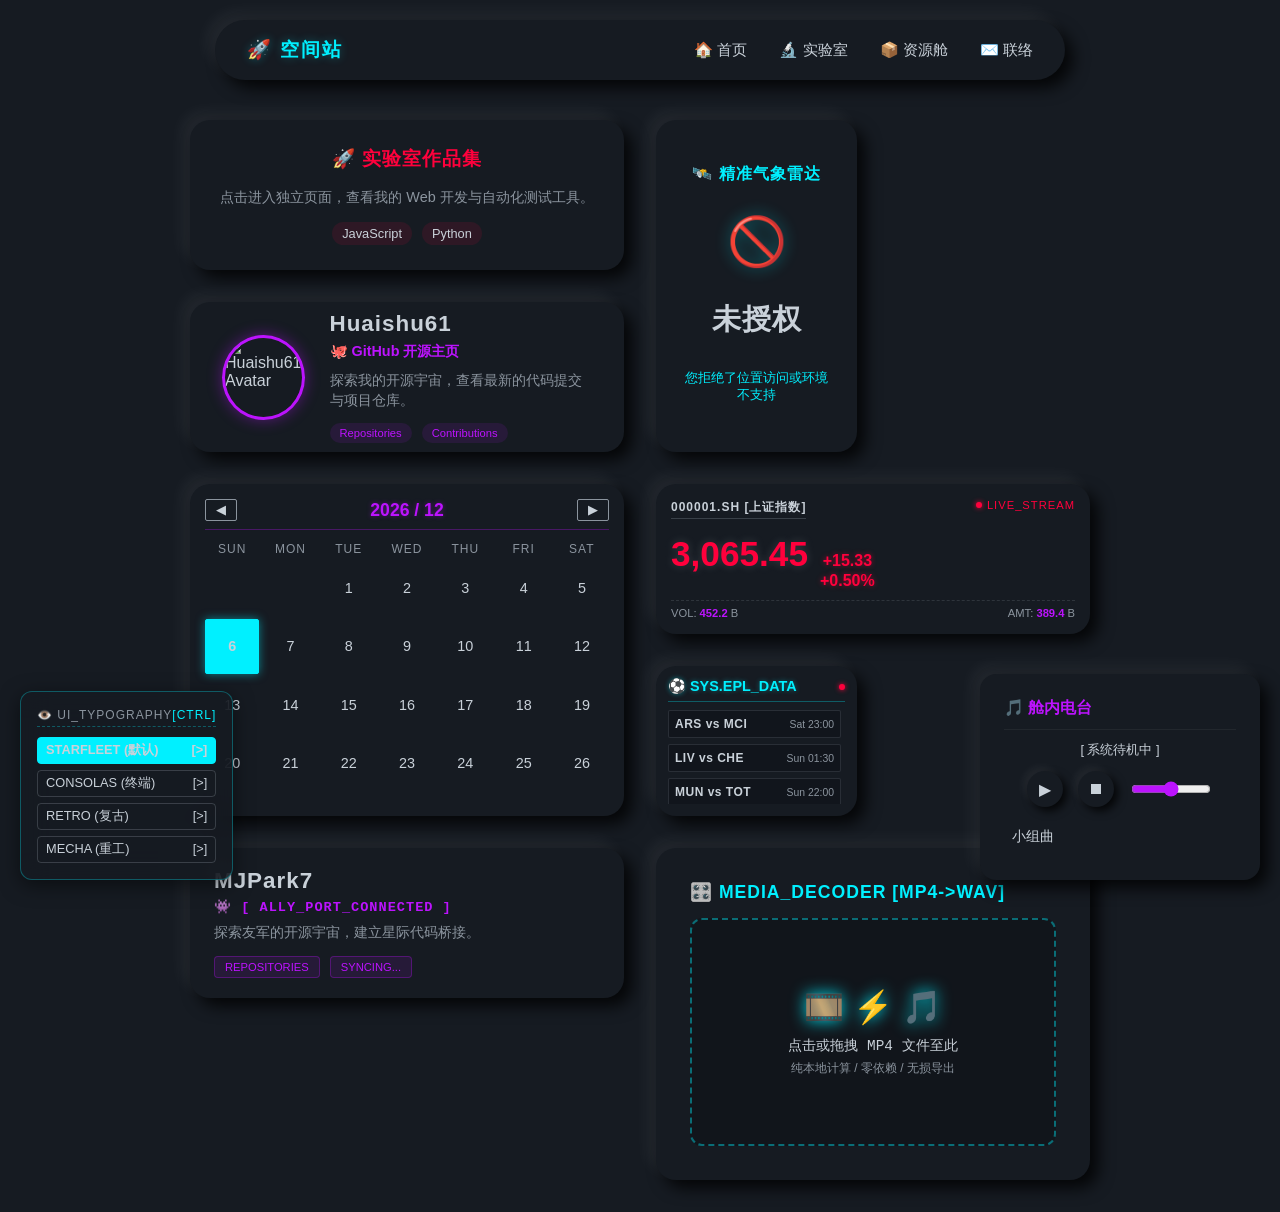
==== commit 75d8627b: "重构css，改正字体初始化不正确问题，添加新拟态风格" ====
--- a/index.html
+++ b/index.html
@@ -42,7 +42,7 @@
         定位中...
     </div>
     
-    <p id="weather-location" style="font-size: 0.8rem; margin-top: 10px; color: var(--neon-cyan); height: 2.4rem; overflow: hidden; display: -webkit-box; -webkit-line-clamp: 2; -webkit-box-orient: vertical;">
+    <p id="weather-location" style="font-size: 0.8rem; margin-top: 10px; color: var(--neon-cyan); height: 2.4rem; overflow: hidden; display: -webkit-box; -webkit-line-clamp: 2; line-clamp: 2; -webkit-box-orient: vertical;">
         正在请求卫星授权
     </p>
 
@@ -675,7 +675,6 @@
 
 <a href="https://github.com/MJPark7" target="_blank" class="bento-item span-2x1 hover-purple" id="bento-mjpark-profile">
     <div class="module-mjpark-profile">
-        <img src="https://github.com/MJPark7.png" alt="MJPark7 Avatar" class="mjpark-avatar">
         
         <div class="mjpark-info">
             <h3 style="margin: 0; color: var(--text-main); font-size: 1.4rem; letter-spacing: 1px;">
--- a/style.css
+++ b/style.css
@@ -1,28 +1,40 @@
 /* =========================================
-   全局变量与基础设置
+   全局重置与字体强制初始化 (彻底解决闪烁与不统一)
+========================================= */
+*, *::before, *::after {
+    box-sizing: border-box;
+    /* 强制页面所有元素立刻应用现代无衬线中文字体链，绝不使用浏览器默认的宋体/旧字体 */
+    font-family: "PingFang SC", "Microsoft YaHei", "Hiragino Sans GB", "Heiti SC", "WenQuanYi Micro Hei", -apple-system, BlinkMacSystemFont, "Segoe UI", Roboto, Helvetica, Arial, sans-serif;
+}
+
+/* =========================================
+   全局变量与基础设置 (暗黑新拟态)
 ========================================= */
 :root {
-    --bg-color: #0d1117;
-    --box-bg: #161b22;
+    /* 统一背景和方块的底色，这是新拟态成立的物理前提 */
+    --theme-bg: #161b22; 
+    
     --text-main: #c9d1d9;
     --text-muted: #8b949e;
     --neon-cyan: #00f0ff;
     --neon-pink: #ff003c;
     --neon-purple: #bc13fe;
+    
+    /* 高对比度的高光和暗影，让材质凸起感更强烈 */
+    --neu-outset: 8px 8px 16px rgba(0, 0, 0, 0.8), -8px -8px 16px rgba(255, 255, 255, 0.06);
+    --neu-inset: inset 8px 8px 16px rgba(0, 0, 0, 0.8), inset -8px -8px 16px rgba(255, 255, 255, 0.06);
 }
 
 body {
     margin: 0; 
     padding: 2rem;
-    padding-top: 120px; /* 给顶部胶囊导航栏留出空间 */
-    background-color: var(--bg-color); 
+    padding-top: 120px; 
+    background-color: var(--theme-bg); 
     color: var(--text-main);
-    font-family: -apple-system, BlinkMacSystemFont, "Segoe UI", Roboto, sans-serif;
     display: flex; 
     justify-content: center; 
-    align-items: flex-start; /* 改为 flex-start 让内容可以在长页面正常滚动 */
+    align-items: flex-start; 
     min-height: 100vh;
-    box-sizing: border-box;
 }
 
 /* =========================================
@@ -36,16 +48,14 @@
     width: 90%; 
     max-width: 850px; 
     height: 60px;
-    background-color: rgba(22, 27, 34, 0.7); 
-    backdrop-filter: blur(12px); 
-    border: 1px solid rgba(0, 240, 255, 0.2); 
+    background-color: var(--theme-bg); 
     border-radius: 30px; 
     z-index: 1000; 
     display: flex; 
     align-items: center; 
     padding: 0 2rem;
-    box-shadow: 0 10px 30px rgba(0,0,0,0.5); 
-    box-sizing: border-box;
+    box-shadow: var(--neu-outset); 
+    border: none; 
 }
 
 .nav-container { display: flex; justify-content: space-between; align-items: center; width: 100%; }
@@ -61,13 +71,13 @@
     display: grid;
     grid-template-columns: repeat(4, 1fr);
     grid-auto-rows: 150px;
-    gap: 1.5rem; 
+    gap: 2rem; 
     max-width: 900px; 
     width: 100%;
 }
 
 .bento-item {
-    background-color: var(--box-bg); 
+    background-color: var(--theme-bg); 
     border-radius: 20px; 
     padding: 1.5rem;
     display: flex; 
@@ -76,18 +86,31 @@
     align-items: center; 
     text-align: center;
     transition: all 0.3s cubic-bezier(0.25, 0.8, 0.25, 1);
-    border: 1px solid rgba(255,255,255,0.05);
+    box-shadow: var(--neu-outset); 
+    border: none; 
     position: relative; 
     text-decoration: none; 
     color: inherit;
-    box-sizing: border-box;
 }
 
-/* 霓虹灯悬停发光动画 */
-.bento-item:hover { transform: translateY(-5px); z-index: 10; }
-.hover-cyan:hover { box-shadow: 0 0 20px rgba(0, 240, 255, 0.4), inset 0 0 10px rgba(0, 240, 255, 0.1); border-color: var(--neon-cyan); }
-.hover-pink:hover { box-shadow: 0 0 20px rgba(255, 0, 60, 0.4), inset 0 0 10px rgba(255, 0, 60, 0.1); border-color: var(--neon-pink); }
-.hover-purple:hover { box-shadow: 0 0 20px rgba(188, 19, 254, 0.4), inset 0 0 10px rgba(188, 19, 254, 0.1); border-color: var(--neon-purple); }
+/* 拟态物理按压 + 霓虹灯悬停发光动画 */
+.bento-item:hover { 
+    transform: scale(0.98); 
+    z-index: 10; 
+}
+
+.hover-cyan:hover { 
+    box-shadow: var(--neu-inset), 0 0 15px rgba(0, 240, 255, 0.15); 
+    color: var(--neon-cyan);
+}
+.hover-pink:hover { 
+    box-shadow: var(--neu-inset), 0 0 15px rgba(255, 0, 60, 0.15); 
+    color: var(--neon-pink);
+}
+.hover-purple:hover { 
+    box-shadow: var(--neu-inset), 0 0 15px rgba(188, 19, 254, 0.15); 
+    color: var(--neon-purple);
+}
 
 /* 网格跨度控制 */
 .span-2x2 { grid-column: span 2; grid-row: span 2; }
@@ -95,7 +118,7 @@
 .span-1x2 { grid-column: span 1; grid-row: span 2; }
 
 /* 基础排版 */
-h1, h2, h3 { margin: 0 0 0.5rem 0; letter-spacing: 1px;}
+h1, h2, h3 { margin: 0 0 0.5rem 0; letter-spacing: 1px; transition: color 0.3s ease;}
 p { margin: 0; color: var(--text-muted); font-size: 0.9rem;}
 
 /* =========================================
@@ -103,25 +126,43 @@
 ========================================= */
 .music-player {
     position: fixed; right: 20px; bottom: 20px; width: 280px;
-    background: rgba(22, 27, 34, 0.85); backdrop-filter: blur(15px);
-    border: 1px solid rgba(188, 19, 254, 0.3); border-radius: 16px;
-    padding: 1.5rem; z-index: 999; box-shadow: 0 10px 30px rgba(0,0,0,0.5);
+    background-color: var(--theme-bg); 
+    border-radius: 16px;
+    padding: 1.5rem; z-index: 999; 
+    box-shadow: var(--neu-outset);
+    border: none;
     transition: transform 0.3s;
 }
-.music-player:hover { border-color: var(--neon-purple); box-shadow: 0 0 20px rgba(188, 19, 254, 0.2); }
+.music-player:hover { box-shadow: var(--neu-outset), 0 0 20px rgba(188, 19, 254, 0.15); }
 
-.mp-header { display: flex; justify-content: space-between; align-items: center; margin-bottom: 12px; border-bottom: 1px solid rgba(255,255,255,0.1); padding-bottom: 10px;}
+.mp-header { display: flex; justify-content: space-between; align-items: center; margin-bottom: 12px; border-bottom: 1px solid rgba(255,255,255,0.05); padding-bottom: 10px;}
 .mp-controls { display: flex; gap: 15px; align-items: center; margin-bottom: 15px; justify-content: center; }
-.mp-btn { background: transparent; border: 1px solid var(--text-muted); color: var(--text-main); border-radius: 50%; width: 36px; height: 36px; cursor: pointer; transition: 0.2s; display: flex; align-items: center; justify-content: center; font-size: 1rem;}
-.mp-btn:hover { border-color: var(--neon-purple); color: var(--neon-purple); }
+
+/* 播放按钮的拟态化 */
+.mp-btn { 
+    background-color: var(--theme-bg); 
+    border: none; 
+    color: var(--text-main); 
+    border-radius: 50%; 
+    width: 36px; height: 36px; 
+    cursor: pointer; 
+    transition: 0.2s; 
+    display: flex; align-items: center; justify-content: center; 
+    font-size: 1rem;
+    box-shadow: 4px 4px 8px rgba(0,0,0,0.8), -4px -4px 8px rgba(255,255,255,0.06);
+}
+.mp-btn:hover { 
+    box-shadow: inset 4px 4px 8px rgba(0,0,0,0.8), inset -4px -4px 8px rgba(255,255,255,0.06);
+    color: var(--neon-purple); 
+}
 .mp-volume { width: 80px; cursor: pointer; accent-color: var(--neon-purple); }
 
 .mp-playlist { max-height: 120px; overflow-y: auto; list-style: none; padding: 0; margin: 0; font-size: 0.85rem; }
-.mp-playlist li { padding: 6px 8px; border-radius: 4px; cursor: pointer; display: flex; justify-content: space-between; overflow: hidden; white-space: nowrap; text-overflow: ellipsis; margin-bottom: 2px;}
-.mp-playlist li:hover { background: rgba(255,255,255,0.1); color: var(--neon-cyan);}
-.mp-playlist li.active { color: var(--neon-purple); font-weight: bold; background: rgba(188, 19, 254, 0.1);}
+.mp-playlist li { padding: 6px 8px; border-radius: 8px; cursor: pointer; display: flex; justify-content: space-between; overflow: hidden; white-space: nowrap; text-overflow: ellipsis; margin-bottom: 4px; transition: all 0.2s;}
+.mp-playlist li:hover { color: var(--neon-cyan); box-shadow: var(--neu-inset);}
+.mp-playlist li.active { color: var(--neon-purple); font-weight: bold; box-shadow: var(--neu-inset);}
 .mp-playlist::-webkit-scrollbar { width: 4px; }
-.mp-playlist::-webkit-scrollbar-thumb { background: var(--neon-purple); border-radius: 4px; }
+.mp-playlist::-webkit-scrollbar-thumb { background: var(--text-muted); border-radius: 4px; }
 
 /* =========================================
    响应式设计：手机端单列适配
@@ -131,5 +172,5 @@
     .span-2x2, .span-2x1, .span-1x2 { grid-column: span 1; grid-row: span 1; min-height: 150px; }
     .navbar { width: 95%; padding: 0 1rem; }
     .nav-links { gap: 1rem; }
-    .music-player { display: none; /* 手机端默认隐藏音乐播放器防遮挡 */ }
+    .music-player { display: none; }
 }
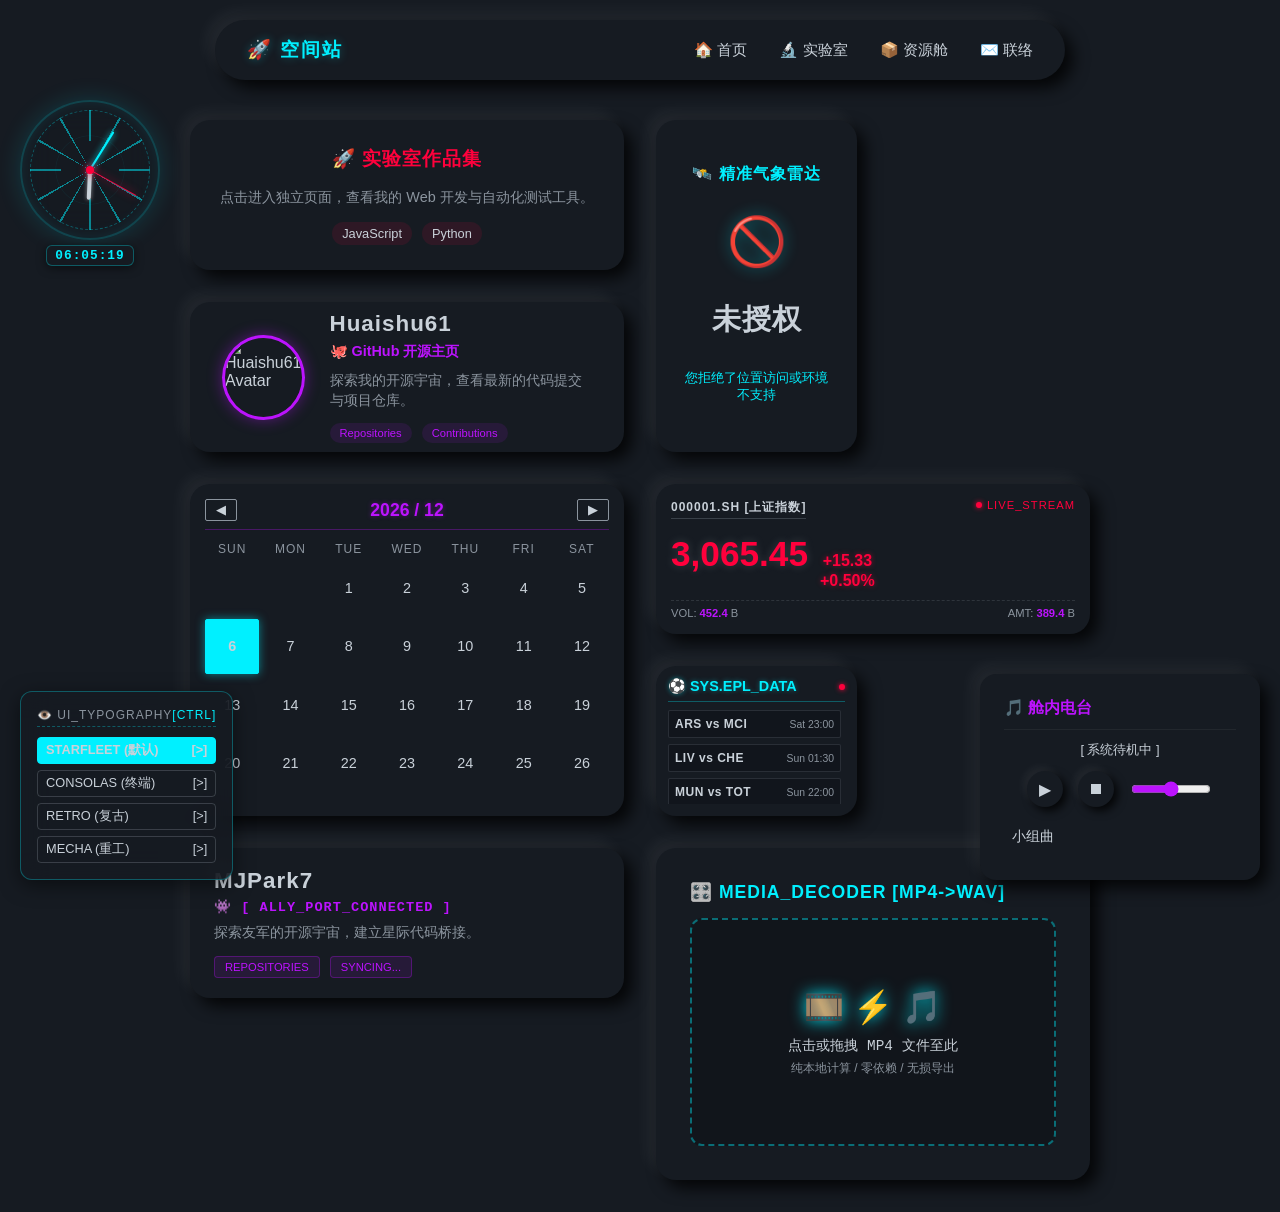
==== commit c6ee9542: "加钟" ====
--- a/index.html
+++ b/index.html
@@ -1202,5 +1202,170 @@
     })();
 </script>
 
+<style>
+    /* 悬浮时钟专属隔离样式 */
+    .widget-cyber-clock {
+        position: fixed;
+        left: 20px;
+        top: 100px; /* 位于左侧偏上，不遮挡其他控制台 */
+        width: 140px;
+        height: 140px;
+        background: rgba(22, 27, 34, 0.7);
+        backdrop-filter: blur(15px);
+        border: 2px solid rgba(0, 240, 255, 0.2);
+        border-radius: 50%;
+        z-index: 998;
+        box-shadow: 0 0 25px rgba(0, 240, 255, 0.15), inset 0 0 15px rgba(0, 240, 255, 0.1);
+        display: flex;
+        justify-content: center;
+        align-items: center;
+        transition: all 0.3s ease;
+    }
+
+    .widget-cyber-clock:hover {
+        border-color: var(--neon-cyan);
+        box-shadow: 0 0 30px rgba(0, 240, 255, 0.3), inset 0 0 20px rgba(0, 240, 255, 0.2);
+        transform: scale(1.05);
+    }
+
+    /* 原生 CSS 绘制的 12 小时雷达刻度 */
+    .clock-face {
+        position: relative;
+        width: 88%;
+        height: 88%;
+        border-radius: 50%;
+        border: 1px dashed rgba(0, 240, 255, 0.3);
+        background: 
+            /* 12 个刻度线 */
+            repeating-conic-gradient(
+                from -1deg, 
+                rgba(0, 240, 255, 0.5) 0deg, 
+                rgba(0, 240, 255, 0.5) 2deg, 
+                transparent 2deg, 
+                transparent 30deg
+            ),
+            /* 雷达同心圆 */
+            radial-gradient(circle, transparent 40%, rgba(0, 240, 255, 0.05) 41%, transparent 42%);
+    }
+
+    /* 中心轴承 */
+    .clock-center {
+        position: absolute;
+        top: 50%;
+        left: 50%;
+        transform: translate(-50%, -50%);
+        width: 8px;
+        height: 8px;
+        background-color: var(--neon-pink);
+        border-radius: 50%;
+        box-shadow: 0 0 8px var(--neon-pink);
+        z-index: 10;
+    }
+
+    /* 指针通用样式 */
+    .clock-hand {
+        position: absolute;
+        bottom: 50%;
+        left: 50%;
+        transform-origin: bottom;
+        border-radius: 2px;
+        z-index: 5;
+    }
+
+    /* 时针 */
+    .hand-hour {
+        width: 4px;
+        height: 25%;
+        background-color: var(--text-main);
+        box-shadow: 0 0 4px rgba(255,255,255,0.5);
+    }
+
+    /* 分针 */
+    .hand-minute {
+        width: 2px;
+        height: 38%;
+        background-color: var(--neon-cyan);
+        box-shadow: 0 0 6px var(--neon-cyan);
+    }
+
+    /* 秒针 */
+    .hand-second {
+        width: 1px;
+        height: 45%;
+        background-color: var(--neon-pink);
+        box-shadow: 0 0 8px var(--neon-pink);
+        z-index: 6;
+    }
+
+    /* 底部数字屏 */
+    .clock-digital {
+        position: absolute;
+        bottom: -28px;
+        font-family: 'Consolas', monospace;
+        color: var(--neon-cyan);
+        font-size: 0.8rem;
+        font-weight: bold;
+        letter-spacing: 1px;
+        background: rgba(22, 27, 34, 0.9);
+        border: 1px solid rgba(0, 240, 255, 0.3);
+        padding: 2px 8px;
+        border-radius: 6px;
+        box-shadow: 0 2px 10px rgba(0,0,0,0.5);
+        white-space: nowrap;
+    }
+</style>
+
+<div class="widget-cyber-clock" id="cyber-clock-12">
+    <div class="clock-face">
+        <div class="clock-hand hand-hour" id="hand-hour-12"></div>
+        <div class="clock-hand hand-minute" id="hand-minute-12"></div>
+        <div class="clock-hand hand-second" id="hand-second-12"></div>
+        <div class="clock-center"></div>
+    </div>
+    <div class="clock-digital" id="digital-time-12">00:00:00</div>
+</div>
+
+<script>
+    (function() {
+        const hourHand = document.getElementById('hand-hour-12');
+        const minuteHand = document.getElementById('hand-minute-12');
+        const secondHand = document.getElementById('hand-second-12');
+        const digitalTime = document.getElementById('digital-time-12');
+
+        function updateClock() {
+            const now = new Date();
+            const h = now.getHours();
+            const m = now.getMinutes();
+            const s = now.getSeconds();
+            const ms = now.getMilliseconds();
+
+            // 计算角度：加入毫秒让秒针平滑扫动 (类似机械表/雷达扫描)
+            const secondsDegrees = ((s + ms / 1000) / 60) * 360;
+            const minutesDegrees = ((m + s / 60) / 60) * 360;
+            const hoursDegrees = ((h % 12 + m / 60) / 12) * 360;
+
+            // 修正：原生 translateX(-50%) 用于保持指针居中，附带 rotate
+            secondHand.style.transform = `translateX(-50%) rotate(${secondsDegrees}deg)`;
+            minuteHand.style.transform = `translateX(-50%) rotate(${minutesDegrees}deg)`;
+            hourHand.style.transform = `translateX(-50%) rotate(${hoursDegrees}deg)`;
+
+            // 格式化数字时间 (补零)
+            const hStr = h.toString().padStart(2, '0');
+            const mStr = m.toString().padStart(2, '0');
+            const sStr = s.toString().padStart(2, '0');
+            digitalTime.innerText = `${hStr}:${mStr}:${sStr}`;
+        }
+
+        // 使用 requestAnimationFrame 保证丝滑的 60fps 动画，替代 setInterval
+        function animate() {
+            updateClock();
+            requestAnimationFrame(animate);
+        }
+        
+        animate(); // 启动时钟引擎
+        console.log("✅ [System] Chrono-Compass online.");
+    })();
+</script>
+
 </body>
 </html>
